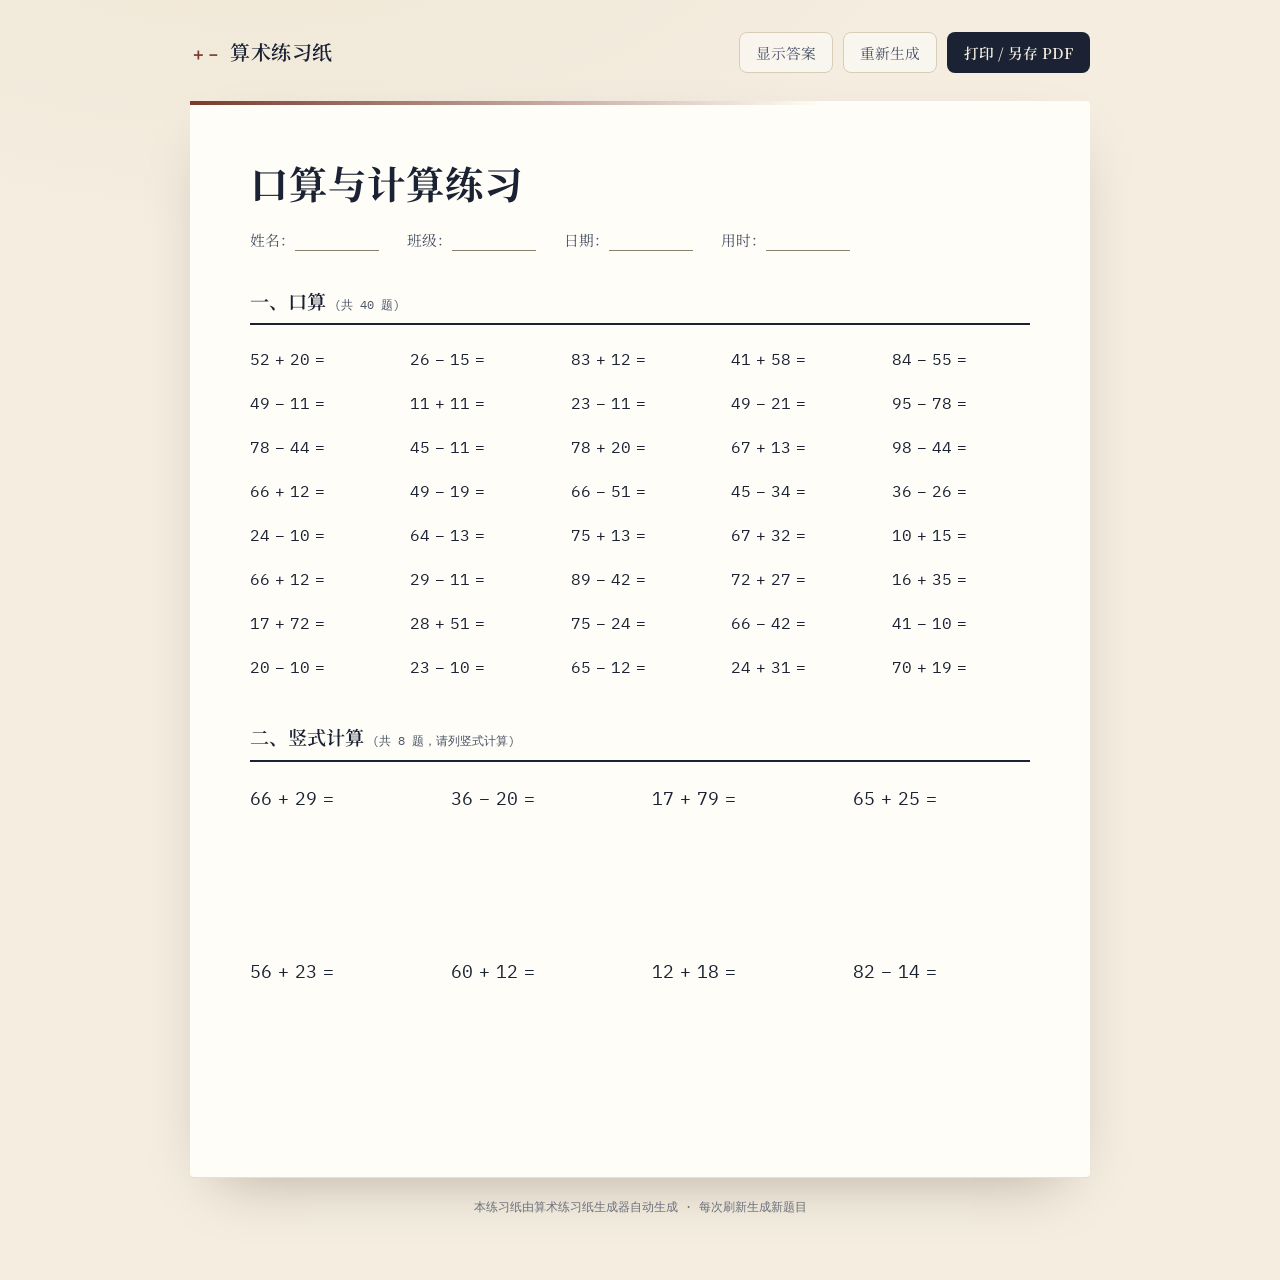
==== test1/index.html @ 49822b33 "feat: add math worksheets generator under test1 - 40 oral arithmetic problems (10-100 add/sub, carry" ====
<!DOCTYPE html>
<html lang="zh-CN">
<head>
  <meta charset="UTF-8" />
  <!-- 移动端适配，打印时保证宽度合理 -->
  <meta name="viewport" content="width=device-width, initial-scale=1.0" />
  <title>口算与计算练习 · 数学练习纸生成器</title>
  <!-- 开源字体：Fraunces 用于标题，IBM Plex Mono 用于数字 -->
  <link rel="preconnect" href="https://fonts.googleapis.com" />
  <link rel="preconnect" href="https://fonts.gstatic.com" crossorigin />
  <link
    href="https://fonts.googleapis.com/css2?family=Fraunces:opsz,wght@9..144,400;9..144,600;9..144,700&family=IBM+Plex+Mono:wght@400;500;600&family=Noto+Serif+SC:wght@400;600;700&display=swap"
    rel="stylesheet"
  />
  <link rel="stylesheet" href="styles.css" />
</head>
<body>
  <!-- 顶部操作栏：仅在屏幕显示，打印时隐藏 -->
  <header class="controls" role="toolbar" aria-label="操作栏">
    <div class="brand">
      <span class="brand-mark">＋－</span>
      <span class="brand-text">算术练习纸</span>
    </div>
    <div class="actions">
      <!-- 答案显隐切换，方便家长/老师批改 -->
      <button id="toggleAnswer" class="btn btn-ghost" type="button" aria-pressed="false">显示答案</button>
      <!-- 重新生成一组题目 -->
      <button id="regenerate" class="btn btn-ghost" type="button">重新生成</button>
      <!-- 调用浏览器打印 -->
      <button id="printBtn" class="btn btn-primary" type="button">打印 / 另存 PDF</button>
    </div>
  </header>

  <!-- 练习纸主体：A4 纸张视觉，打印时铺满页面 -->
  <main class="worksheet" id="worksheet">
    <!-- 页眉：标题 + 姓名/日期信息条 -->
    <section class="sheet-header">
      <h1 class="sheet-title">口算与计算练习</h1>
      <div class="meta">
        <span>姓名：<span class="blank"></span></span>
        <span>班级：<span class="blank"></span></span>
        <span>日期：<span class="blank"></span></span>
        <span>用时：<span class="blank"></span></span>
      </div>
    </section>

    <!-- 第一部分：口算 30 题 -->
    <section class="block">
      <h2 class="block-title">一、口算 <small>(共 40 题)</small></h2>
      <!-- 题目由 JS 动态渲染 -->
      <ol class="oral-grid" id="oralList" aria-label="口算题"></ol>
    </section>

    <!-- 第二部分：竖式计算 8 题 -->
    <section class="block">
      <h2 class="block-title">二、竖式计算 <small>(共 8 题，请列竖式计算)</small></h2>
      <ol class="vertical-grid" id="writtenList" aria-label="竖式计算题"></ol>
    </section>
  </main>

  <!-- 页脚信息 -->
  <footer class="footnote">
    <span>本练习纸由算术练习纸生成器自动生成 · 每次刷新生成新题目</span>
  </footer>

  <script src="script.js"></script>
</body>
</html>
---- test1/styles.css ----
/* ============================================================
   设计令牌 (Design Tokens)
   - 屏幕呈现：暖米色纸张质感 + 墨色文字
   - 打印呈现：纯白底黑字，去除阴影与背景
   - 字体：Fraunces (标题/中文衬线 Noto Serif SC) + IBM Plex Mono (数字)
   ============================================================ */
:root {
  --paper: #f4ede0;          /* 屏幕纸张底色 */
  --paper-edge: #e8dfcc;     /* 纸张边缘阴影 */
  --ink: #1a2233;            /* 主文字墨色 */
  --ink-soft: #4a5466;       /* 次级文字 */
  --accent: #7a3b2e;         /* 点缀色：印章红棕 */
  --rule: #d8cdb6;           /* 分隔线 */
  --blank-line: #8a7f6a;     /* 填空下划线色 */

  --font-display: "Fraunces", "Noto Serif SC", Georgia, serif;
  --font-cn: "Noto Serif SC", "Fraunces", serif;
  --font-num: "IBM Plex Mono", "Menlo", monospace;
}

/* 全局重置 --------------------------------------------------- */
*,
*::before,
*::after { box-sizing: border-box; margin: 0; padding: 0; }

html { -webkit-text-size-adjust: 100%; }

body {
  font-family: var(--font-cn);
  color: var(--ink);
  background:
    radial-gradient(1200px 600px at 20% -10%, #efe6d4, transparent 60%),
    var(--paper);
  min-height: 100vh;
  line-height: 1.5;
  padding: 32px 16px 64px;
  -webkit-font-smoothing: antialiased;
}

/* 顶部操作栏 ------------------------------------------------- */
.controls {
  max-width: 900px;
  margin: 0 auto 28px;
  display: flex;
  align-items: center;
  justify-content: space-between;
  gap: 16px;
  flex-wrap: wrap;
}

.brand { display: flex; align-items: baseline; gap: 10px; }

.brand-mark {
  font-family: var(--font-num);
  font-weight: 600;
  color: var(--accent);
  letter-spacing: -1px;
}

.brand-text {
  font-family: var(--font-display);
  font-weight: 600;
  font-size: 1.25rem;
  letter-spacing: 0.5px;
}

.actions { display: flex; gap: 10px; flex-wrap: wrap; }

.btn {
  font-family: var(--font-cn);
  font-size: 0.92rem;
  padding: 9px 16px;
  border-radius: 8px;
  border: 1px solid transparent;
  cursor: pointer;
  transition: transform 0.12s ease, background 0.2s ease, border-color 0.2s ease;
}

.btn:active { transform: translateY(1px); }

.btn-ghost {
  background: rgba(255, 255, 255, 0.5);
  border-color: var(--rule);
  color: var(--ink-soft);
}

.btn-ghost:hover { background: #fff; border-color: var(--blank-line); }

.btn-ghost[aria-pressed="true"] {
  background: var(--accent);
  color: #fff;
  border-color: var(--accent);
}

.btn-primary {
  background: var(--ink);
  color: var(--paper);
  font-weight: 600;
}

.btn-primary:hover { background: #0d1422; }

/* 练习纸主体 ------------------------------------------------- */
.worksheet {
  max-width: 900px;
  margin: 0 auto;
  background: #fffdf7;
  padding: 56px 60px 72px;
  border-radius: 4px;
  box-shadow:
    0 1px 0 var(--paper-edge),
    0 24px 60px -28px rgba(40, 30, 10, 0.35);
  position: relative;
}

/* 纸张顶部装饰：一条细红线呼应印章色 */
.worksheet::before {
  content: "";
  position: absolute;
  top: 0; left: 0; right: 0;
  height: 4px;
  background: linear-gradient(90deg, var(--accent), transparent 70%);
}

/* 页眉 ------------------------------------------------------- */
.sheet-header { margin-bottom: 36px; }

.sheet-title {
  font-family: var(--font-display);
  font-weight: 700;
  font-size: 2.4rem;
  letter-spacing: 1px;
  color: var(--ink);
  font-variation-settings: "opsz" 144;
}

.meta {
  margin-top: 14px;
  display: flex;
  flex-wrap: wrap;
  gap: 28px;
  font-size: 0.92rem;
  color: var(--ink-soft);
}

.blank {
  display: inline-block;
  min-width: 84px;
  border-bottom: 1px solid var(--blank-line);
  height: 1.1em;
  vertical-align: bottom;
}

/* 区块 ------------------------------------------------------- */
.block { margin-top: 8px; }
.block + .block { margin-top: 44px; }

.block-title {
  font-family: var(--font-cn);
  font-weight: 600;
  font-size: 1.2rem;
  color: var(--ink);
  padding-bottom: 8px;
  border-bottom: 2px solid var(--ink);
  margin-bottom: 22px;
  display: flex;
  align-items: baseline;
  gap: 8px;
}

.block-title small {
  font-family: var(--font-num);
  font-weight: 400;
  font-size: 0.78rem;
  color: var(--ink-soft);
}

/* ============================================================
   口算题网格：每行 5 题
   ============================================================ */
.oral-grid {
  list-style: none;
  display: grid;
  grid-template-columns: repeat(5, 1fr);
  gap: 20px 22px;
}

.oral-grid li {
  font-family: var(--font-num);
  font-size: 1rem;
  display: flex;
  align-items: baseline;
  gap: 5px;
  font-variant-numeric: tabular-nums;
}

/* 答案空格：纯留白，无下划线 */
.oral-grid .blank-line {
  flex: 1;
  min-width: 24px;
  height: 1.1em;
}

/* 答案态：显隐答案时给空格填入结果 */
.oral-grid .answer {
  visibility: hidden;
  color: var(--accent);
  font-weight: 600;
}

body.show-answer .oral-grid .answer { visibility: visible; }

/* ============================================================
   竖式计算题：每行 4 题，横式题目 + 下方手写竖式区
   ============================================================ */
.vertical-grid {
  list-style: none;
  display: grid;
  grid-template-columns: repeat(4, 1fr);
  gap: 24px 24px;
}

.vertical-grid li {
  break-inside: avoid;
  page-break-inside: avoid;
  /* 题目行 + 手写区纵向排列 */
  display: flex;
  flex-direction: column;
  gap: 8px;
}

/* 题目行：横式 a op b = ___ */
.vertical-grid .q-line {
  font-family: var(--font-num);
  font-variant-numeric: tabular-nums;
  font-size: 1.1rem;
  display: flex;
  align-items: baseline;
  gap: 6px;
  flex-wrap: wrap;
}

/* 答案空格：纯留白，无下划线 */
.vertical-grid .q-line .blank-line {
  flex: 1;
  min-width: 30px;
  height: 1.1em;
}

/* 手写竖式区：约 4~5 行书写空间 */
.vertical-grid .work-area {
  min-height: 7em;              /* 约 4~5 行竖式书写 */
}

.vertical-grid .answer {
  visibility: hidden;
  color: var(--accent);
  font-weight: 600;
}

body.show-answer .vertical-grid .answer { visibility: visible; }

/* 页脚 ------------------------------------------------------- */
.footnote {
  max-width: 900px;
  margin: 20px auto 0;
  text-align: center;
  font-family: var(--font-num);
  font-size: 0.78rem;
  color: var(--ink-soft);
  opacity: 0.8;
}

/* ============================================================
   打印样式 (Print Styles)
   - 去除操作栏、页脚与纸张阴影
   - 纯白底、纯黑字，保证打印清晰
   - 设置 A4 页边距，避免题目被切断
   ============================================================ */
@media print {
  @page {
    size: A4;
    margin: 14mm 14mm 14mm 14mm;
  }

  body {
    background: #fff;
    padding: 0;
  }

  .controls,
  .footnote { display: none !important; }

  .worksheet {
    max-width: none;
    margin: 0;
    padding: 0;
    background: #fff;
    box-shadow: none;
    border-radius: 0;
  }

  .worksheet::before { display: none; }

  .sheet-title { font-size: 1.9rem; }

  /* 题目不跨页切断 */
  .vertical-grid li,
  .oral-grid li { break-inside: avoid; }

  /* 打印时强制保持 5 列口算 / 4 列竖式，避免被响应式降列影响 */
  .oral-grid { grid-template-columns: repeat(5, 1fr) !important; }
  .vertical-grid { grid-template-columns: repeat(4, 1fr) !important; }

  /* 打印时确保颜色如实输出 */
  * {
    -webkit-print-color-adjust: exact;
    print-color-adjust: exact;
  }
}

/* 响应式：窄屏降列（仅作用于屏幕，不影响打印） ---------- */
@media screen and (max-width: 760px) {
  .oral-grid { grid-template-columns: repeat(3, 1fr); gap: 16px 18px; }
  .vertical-grid { grid-template-columns: repeat(2, 1fr); }
  .worksheet { padding: 36px 28px 48px; }
  .sheet-title { font-size: 1.9rem; }
}

@media screen and (max-width: 420px) {
  .oral-grid { grid-template-columns: repeat(2, 1fr); }
  .vertical-grid { grid-template-columns: 1fr; }
}
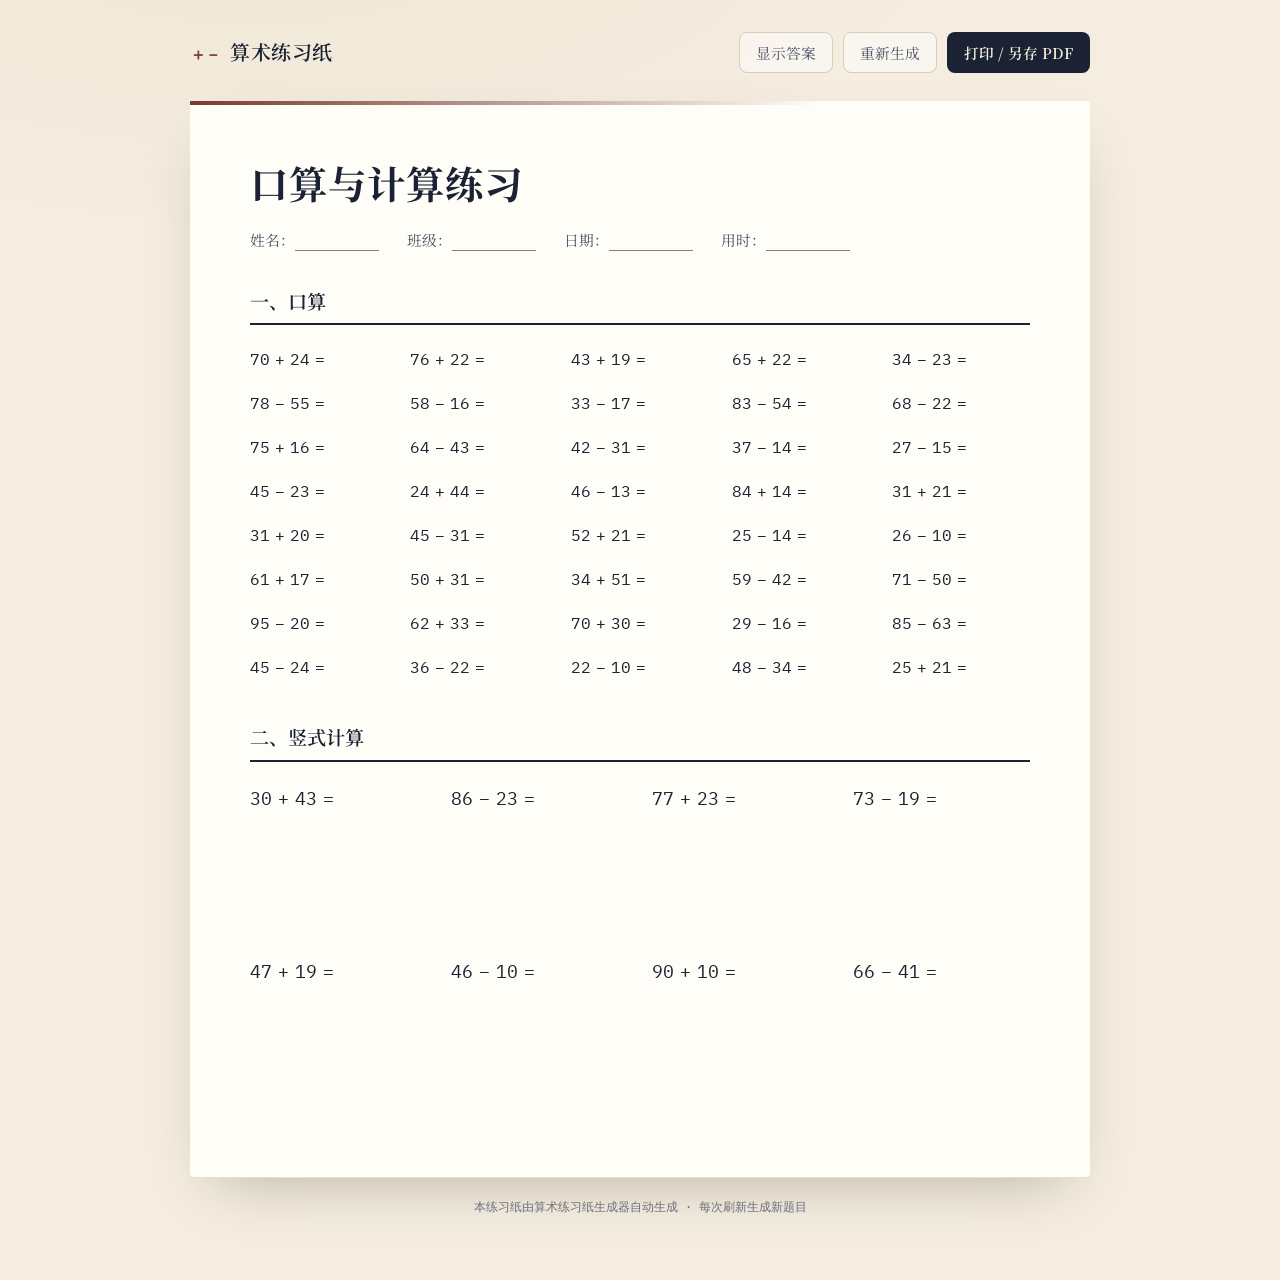
==== commit 1fa219a7: "refactor: remove problem count from section titles" ====
--- a/test1/index.html
+++ b/test1/index.html
@@ -44,16 +44,16 @@
       </div>
     </section>
 
-    <!-- 第一部分：口算 30 题 -->
+    <!-- 第一部分：口算 -->
     <section class="block">
-      <h2 class="block-title">一、口算 <small>(共 40 题)</small></h2>
+      <h2 class="block-title">一、口算</h2>
       <!-- 题目由 JS 动态渲染 -->
       <ol class="oral-grid" id="oralList" aria-label="口算题"></ol>
     </section>
 
-    <!-- 第二部分：竖式计算 8 题 -->
+    <!-- 第二部分：竖式计算 -->
     <section class="block">
-      <h2 class="block-title">二、竖式计算 <small>(共 8 题，请列竖式计算)</small></h2>
+      <h2 class="block-title">二、竖式计算</h2>
       <ol class="vertical-grid" id="writtenList" aria-label="竖式计算题"></ol>
     </section>
   </main>
